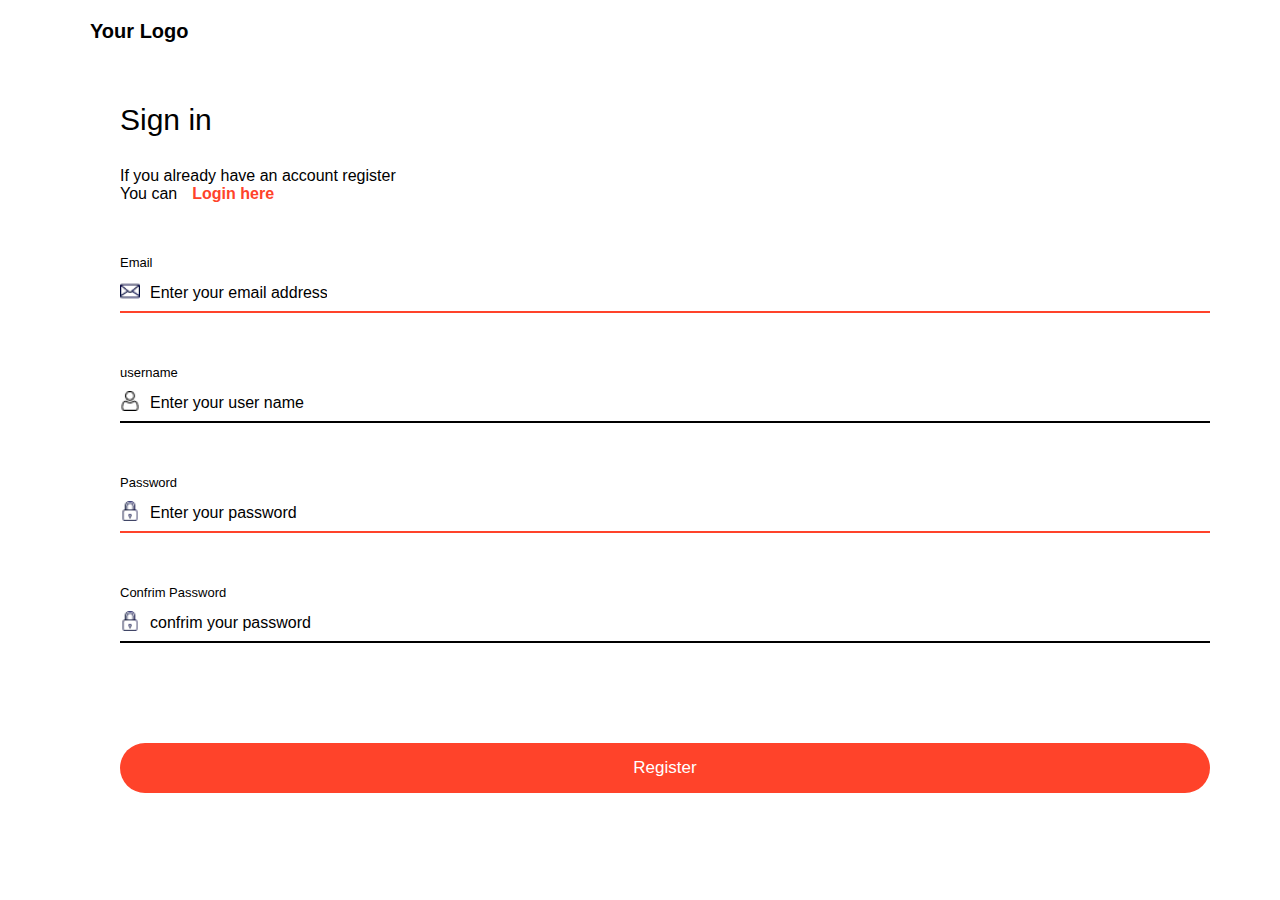
==== register.html @ 7a850715 "Add: Register Page" ====
<!DOCTYPE html>
<html lang="en">
<head>
  <meta charset="UTF-8">
  <meta name="viewport" content="width=device-width, initial-scale=1.0">
  <title>Register</title>
  <link rel="stylesheet" href="assets/styles/main.css">
</head>
<body>
  <header>
    <div class="container">
      <a href="index.html">Your Logo</a>
    </div>
  </header>
  <main>
    <section>
      <div class="container">
        <div class="login">
          <h1>Sign in</h1>
          <p>If you already have an account register</p> <span>You can</span><a href="index.html">Login here</a>
          <form><label for="email">Email</label>
            <div class="enter_email">
              <img src="assets/images/icons/message.webp" alt="">
              <input type="email" placeholder="Enter your email address" id="email">
            </div>
            <label for="password">username</label>
            <div class="enter_email" id="enter_password">
              <img src="assets/images/icons/user.webp" alt="user">
              <input type="password" placeholder="Enter your user name " id="password">
            </div>
            <form><label for="email">Password</label>
              <div class="enter_email">
                <img src="assets/images/icons/padlock.webp">
                <input type="email" placeholder="Enter your password" id="email">
              </div>
              <label for="confrim_password">Confrim Password</label>
              <div class="enter_email" id="enter_password">
                <img src="assets/images/icons/padlock.webp" alt="padlock">
                <input type="password" placeholder="confrim your password " id="confrim_password">
              </div>
              <input type="submit" value="Register" class="submit">
            </form>
        </div>
        </div>
      </div>
    </section>
</body>
</html>
---- assets/styles/main.css ----
* {
  padding: 0;
  margin: 0;
  box-sizing: border-box;
}
body {
  font-family: "Poppins", sans-serif;
}
.container {
  padding: 0 15px;
  margin: auto;
}
@media (min-width: 768px) {
  .container {
    width: 750px;
  }
}
@media (min-width: 992px) {
  .container {
    width: 970px;
  }
}
@media (min-width: 1200px) {
  .container {
    width: 1170px;
  }
}
a {
  text-decoration: none;
}
:root {
  --white: white;
  --black: black;
  --Strawberry:#FF432A;
  --Brainstem-Grey: #b5b5b5;
} 
header .container a{
font-size: 20px;
font-weight: 600;
color: var(--black);
position: absolute;
padding: 20px;
}
section .container .image{
  width: 60%;
}
section .container .image img{
  width: 100%;
}
section .container {
  height: 100vh;
  display: flex;
  justify-content: space-between;
  align-items: center;
  padding-top: 10px;
}
section .container h1 {
  font-size: 30px;
  font-weight: 500;
}
section .container p,
span {
  font-size: 16px;
  font-weight: 400;
  padding-top: 30px;
}
section .container{
  height: calc(100vh - 45px);
}
section .container a {
  font-size: 16px;
  font-weight: 600;
  padding-left: 15px;
  color: var(--Strawberry);
}
section .container .login{
  padding: 30px 0 0 50px;
  flex-grow: 1;
}
section .container form {
  padding-top: 50px;
}
section .container label {
  font-size: 13px;
  font-weight: 500;
}
section .container form .enter_email {
  display: flex;
  margin-bottom: 50px;
  padding-top: 5px;
}
section .container form .enter_email img {
  height: 20px;
  margin-top: 5px;
}
section .container form .enter_email input {
  border: none;
  outline: none;
  padding: 10px;
}
section .container form .enter_email input::placeholder {
  font-size: 16px;
  font-weight: 400;
  margin-bottom: 20px;
  color: var(--black);
}
section .container form .enter_email {
  border-bottom: 2px solid var(--Strawberry);
}
#enter_password {
  border-bottom: 2px solid var(--black);
}
section .container form .remebmebr {
  display: flex;
  align-items: center;
  justify-content: space-between;
}
section .container form .remebmebr .check label,
.forgot a {
  font-size: 12px;
  font-weight: 300;
  color: var(--black);
  padding-left: 5px;
}
section .container form .remebmebr .forgot a {
  color: var(--black);
}
section .container form .submit {
  background-color: var(--Strawberry);
  padding: 15px;
  width: 100%;
  border: none;
  border-radius: 32px;
  font-size: 17px;
  font-weight: 500;
  color: var(--white);
  margin-top: 50px;
}
section .container .social_icon {
  text-align: center;
  color: var(--Brainstem-Grey);
  font-size: 16px;
  font-weight: 500;
}
section .container .social_icon img {
  margin: 20px 10px 0 0;
}
@media (max-width: 991px) {
  section .container .image {
    display: none;
  }
  section .container .login {
    width: 100%;
    padding: 0;
  }
  header{
    height: 70px;
  }
}
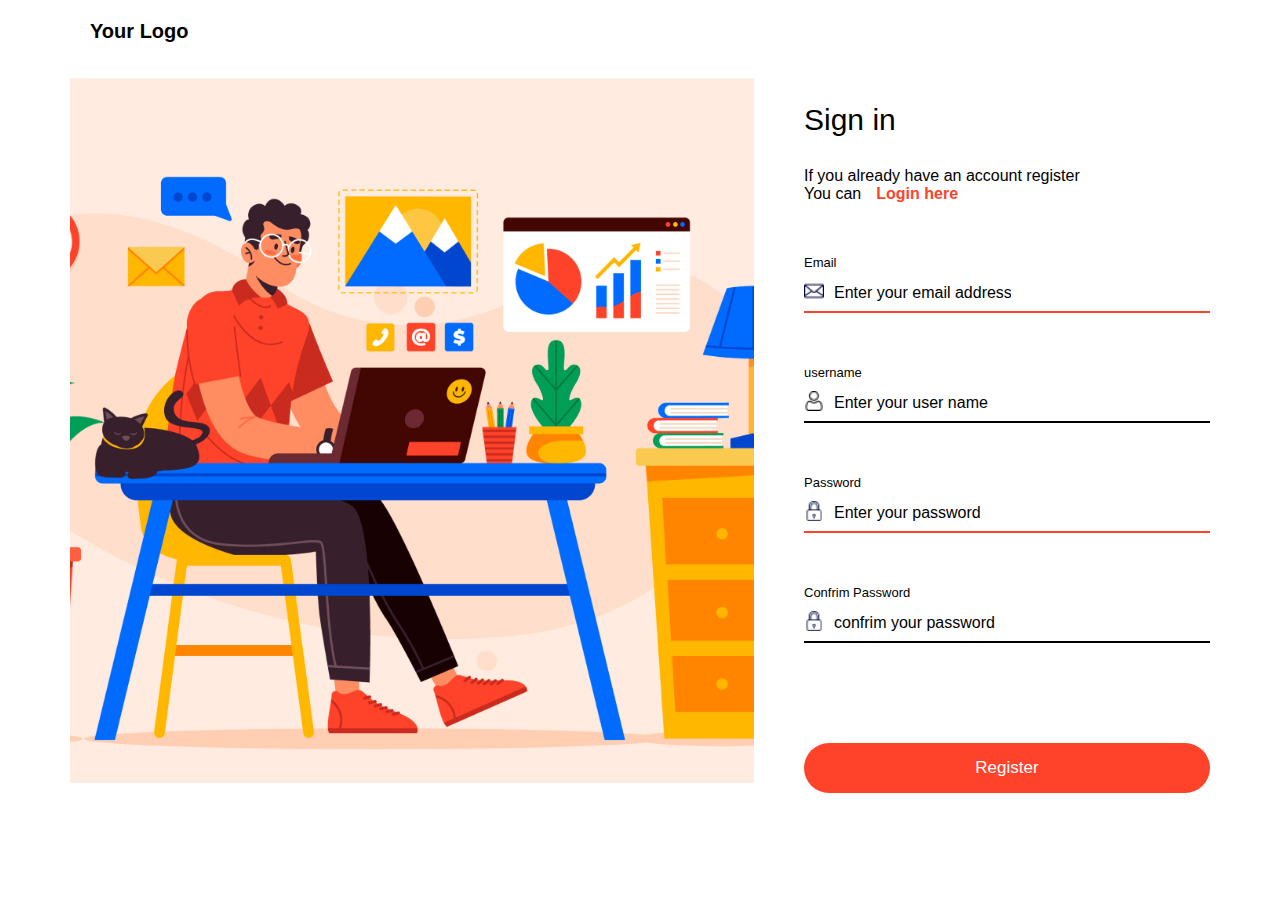
==== commit 66bb9d57: "Add: Image To Register Page" ====
--- a/register.html
+++ b/register.html
@@ -14,7 +14,9 @@
   </header>
   <main>
     <section>
-      <div class="container">
+      <div class="container"> <div class="image">
+        <img src="assets/images/main.webp" alt="">
+      </div>
         <div class="login">
           <h1>Sign in</h1>
           <p>If you already have an account register</p> <span>You can</span><a href="index.html">Login here</a>
